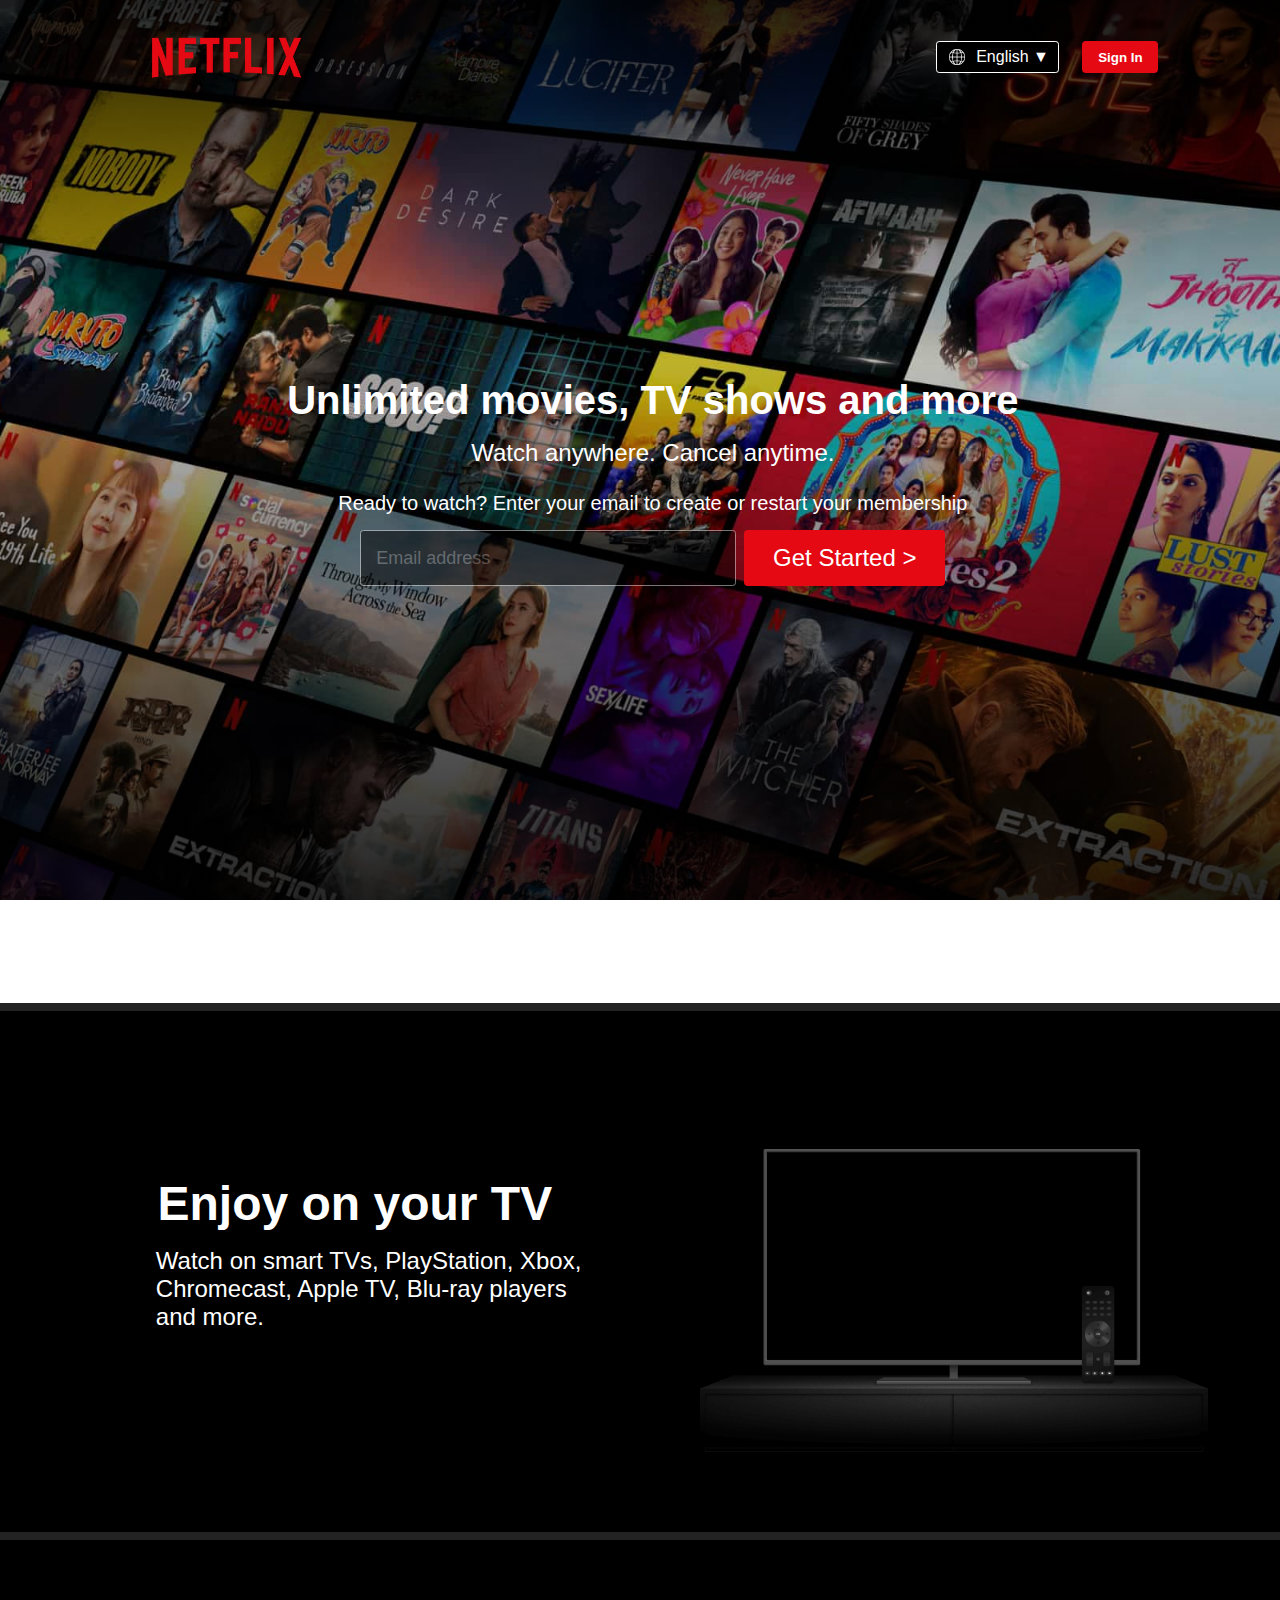
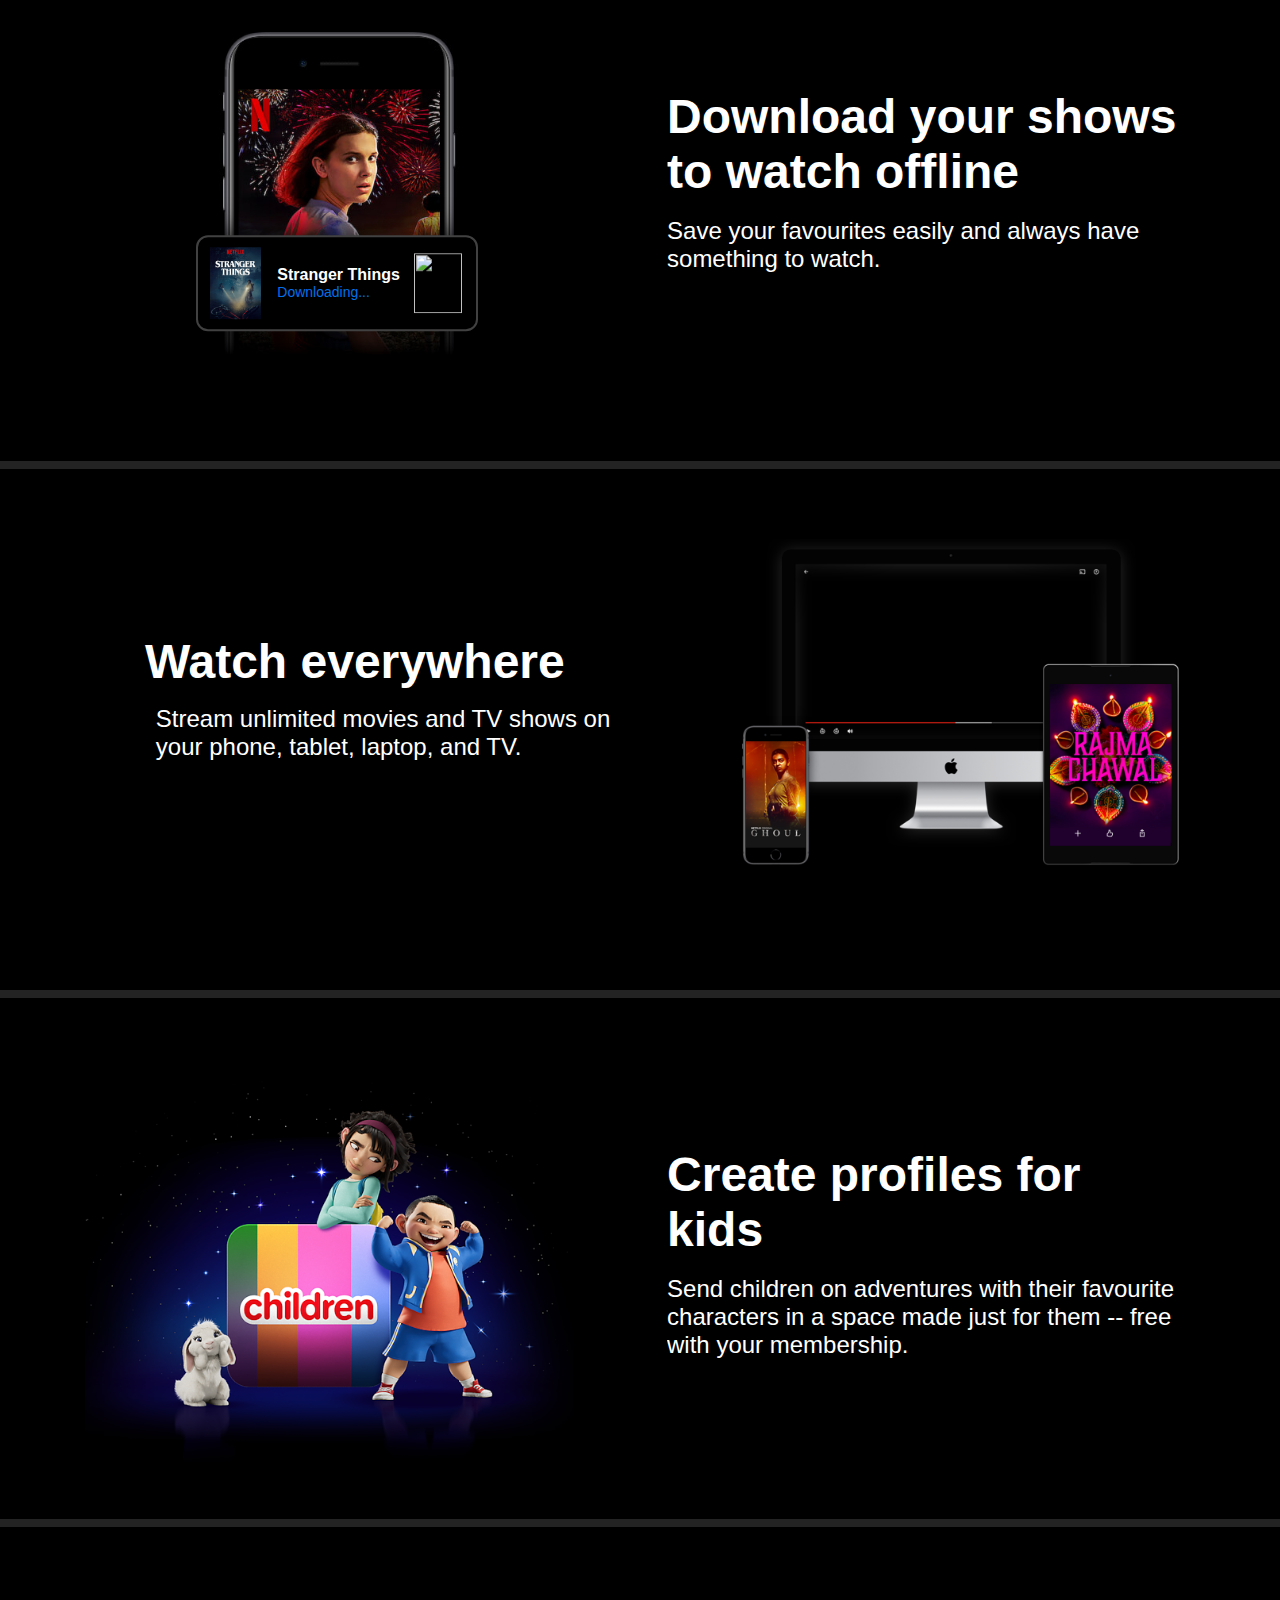
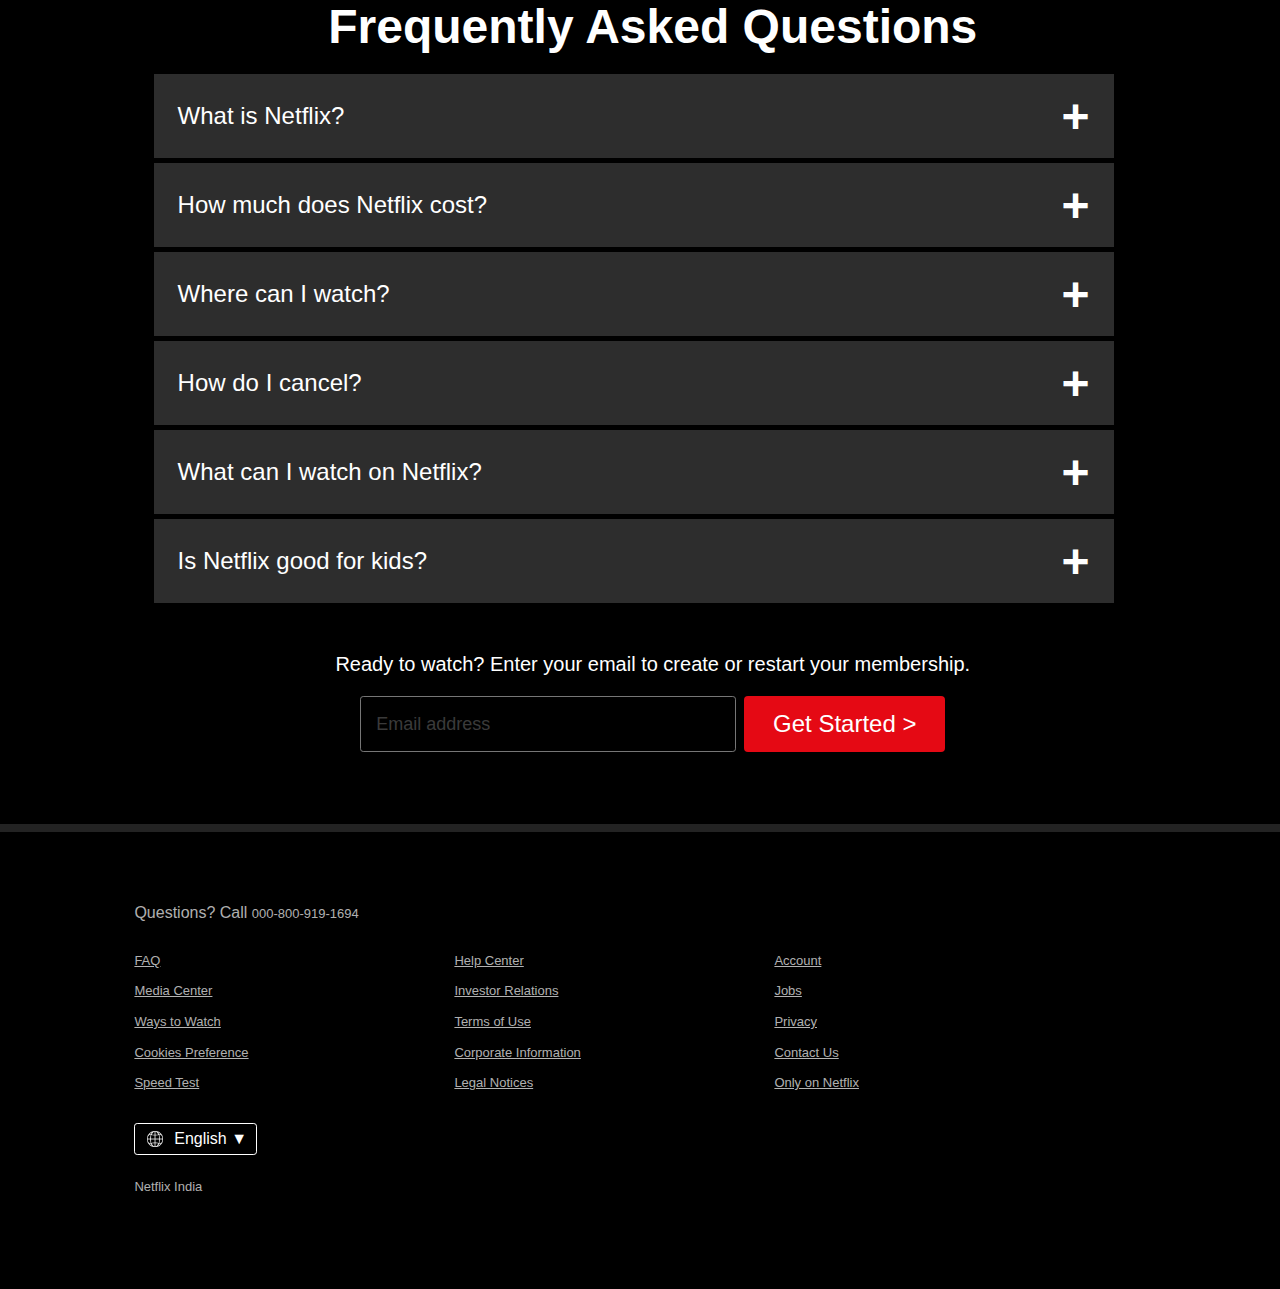
==== Spirit Project/index.html @ 633905dc "Add files via upload" ====
<!DOCTYPE html>
<html lang="en">

<head>
    <meta charset="UTF-8">
    <meta name="viewport" content="width=device-width, initial-scale=1.0">
    <link rel="stylesheet" href="first.css">
    <link href="https://fonts.cdnfonts.com/css/netflix-font" rel="stylesheet">
    <link href="4375011_logo_netflix_icon.png" rel="icon" type="image/x-icon" />
    <title>Netflix India – Watch TV Shows Online, Watch Movies Online</title>
</head>

<body>
    <div style="position: absolute;">
        <div id="landingPage">
            <nav id="navbar">
                <img src="Logonetflix.png" style="width: 9.9rem; height: 3rem;">
                <div class="langbtn">
                    <button id="language"><img src="globe-icon-white-8.jpg" alt="#"
                            style="height: 20px; width: 20px;">English &#x25BC;</button>
                    <button id="sign_in">Sign In</button>
                </div>
            </nav>
        </div>
        <div id="info">
            <h1>Unlimited movies, TV shows and more</h1>
            <p style="font-size: 24px; margin-top: 16px;">Watch anywhere. Cancel anytime.</p>
            <p style="font-size: 20px; margin-top: 25px ;">Ready to watch? Enter your email to create or restart your membership
            </p>
            <div style="margin-top: 15px; display: flex;justify-content: center;">
                <input type="email" placeholder="Email address" class="email_input">
                <button type="submit" class="submit_email">Get Started ></button>
            </div>
        </div>
        <div class="below_head" style="margin-top: -203px;">
            <div class="below_head_text">
                <h2 style="font-size: 48px;">Enjoy on your TV</h2>
                <P style="font-size: 24px; margin-top: 16px; text-align: left; padding-left: 58px">Watch on smart TVs, PlayStation, Xbox, Chromecast, Apple TV, Blu-ray players and more.</P>
            </div>
            <div id="tvbox">
                <video src="https://assets.nflxext.com/ffe/siteui/acquisition/ourStory/fuji/desktop/video-tv-in-0819.m4v" autoplay type="video/mp4" id="video1"></video>
                <img src="tv.png" style="z-index: 1;">
            </div>
        </div>
        <div class="below_head">
            <div id="stranger" style="position: relative; margin-top: 30px; ">
                <img src="mobile-0819.jpg" style=" width: 508px; height: 381px;">
                <div id="downloading_box">
                    <img src="boxshot.png" style="width: 51px; height: 72px;">
                    <div style="margin-left: 16px;">
                        <h4>Stranger Things</h4>
                        <p style="color: #0071eb; font-size: 14px;">Downloading...</p>
                    </div>
                    <img src="https://assets.nflxext.com/ffe/siteui/acquisition/ourStory/fuji/desktop/download-icon.gif" style="width: 48px; height: 60px; margin-left: 14px;">
                </div>
            </div>
            <div style="width: 514px; height: 224px; color:white; margin-right:40px ;">
                <h2 style="font-size: 48px;">Download your shows to watch offline</h2><br>
                <P style="font-size: 24px; text-align: left; ">Save your favourites easily and always have something to watch.
                </P>
            </div>
        </div>
        <div class="below_head">
            <div class="below_head_text">
                <h2 style="font-size: 48px;">Watch everywhere</h2>
                <P style="font-size: 24px; margin-top: 16px; text-align: left; padding-left: 58px">Stream unlimited movies and TV shows on your phone, tablet, laptop, and TV.</P>
            </div>
            <div id="tvbox" style="width: 508px; height: 381px; z-index: 1;">
                <video src="https://assets.nflxext.com/ffe/siteui/acquisition/ourStory/fuji/desktop/video-devices-in.m4v" autoplay type="video/mp4" id="video2"></video>
                <img src="device-pile-in.png" style="z-index: 1;">
            </div>
        </div>
        <div class="below_head">
            <div id="stranger" style="position: relative; margin-top: 30px; ">
                <img src="kids.png" style=" width: 508px; height: 381px;">
            </div>
            <div style="width: 514px; height: 224px; color:white; margin-right:40px ;">
                <h2 style="font-size: 48px;">Create profiles for kids</h2><br>
                <P style="font-size: 24px; text-align: left;">Send children on adventures with their favourite characters in a space made just for them -- free with your membership.</P>
            </div>
        </div>
        <div id="above_footer">
            <h1 style="font-size: 48px; margin: 0 0 20px 0;">Frequently Asked Questions</h1>
            <button class="btn">What is Netflix?<h1 class="btn_sign">+</h1></button>
            <p class="description">Netflix is a streaming service that offers a wide variety of award-winning TV shows, movies, anime, documentaries and more – on thousands of internet-connected devices.<br> <br>You can watch as much as you want, whenever you want, without
                a single ad – all for one low monthly price. There's always something new to discover, and new TV shows and movies are added every week!

            </p>
            <button class="btn">How much does Netflix cost?<h1 class="btn_sign">+</h1></button>
            <p class="description">Watch Netflix on your smartphone, tablet, Smart TV, laptop, or streaming device, all for one fixed monthly fee. Plans range from ₹ 149 to ₹ 649 a month. No extra costs, no contracts.

            </p>
            <button class="btn">Where can I watch?<h1 class="btn_sign">+</h1></button>
            <p class="description">Watch anywhere, anytime. Sign in with your Netflix account to watch instantly on the web at netflix.com from your personal computer or on any internet-connected device that offers the Netflix app, including smart TVs, smartphones, tablets,
                streaming media players and game consoles. <br><br>You can also download your favourite shows with the iOS, Android, or Windows 10 app. Use downloads to watch while you're on the go and without an internet connection. Take Netflix with
                you anywhere.

            </p>
            <button class="btn">How do I cancel?<h1 class="btn_sign">+</h1></button>
            <p class="description">Netflix is flexible. There are no annoying contracts and no commitments. You can easily cancel your account online in two clicks. There are no cancellation fees – start or stop your account anytime.

            </p>
            <button class="btn">What can I watch on Netflix?<h1 class="btn_sign">+</h1></button>
            <p class="description">Netflix has an extensive library of feature films, documentaries, TV shows, anime, award-winning Netflix originals, and more. Watch as much as you want, anytime you want.
            </p>
            <button class="btn">Is Netflix good for kids?<h1 class="btn_sign">+</h1></button>
            <p class="description">The Netflix Kids experience is included in your membership to give parents control while kids enjoy family-friendly TV shows and films in their own space.<br><br> Kids profiles come with PIN-protected parental controls that let you restrict
                the maturity rating of content kids can watch and block specific titles you don’t want kids to see.

            </p>
            <p style="font-size: 20px; margin-top: 50px; margin-bottom: 20px;">Ready to watch? Enter your email to create or restart your membership.</p>
            <div style="margin-top: 15px; display: flex;justify-content: center;">
                <input type="email" placeholder="Email address" class="email_input">
                <button type="submit" class="submit_email">Get Started ></button>
            </div>
        </div>
        <footer id="footer">
            <div style="width: 75vw; margin-left: 10.5vw;">
                <p style="padding: 12px 0;">Questions? Call <a>000-800-919-1694</a></p>
                <ul>
                    <li>
                        <a href="https://help.netflix.com/en/node/412">FAQ</a>
                    </li>
                    <li>
                        <a href="https://help.netflix.com/en/">Help Center</a>
                    </li>
                    <li>
                        <a href="https://www.netflix.com/in/login?nextpage=https%3A%2F%2Fwww.netflix.com%2Fyouraccount">Account</a>
                    </li>
                    <li>
                        <a href="https://media.netflix.com/en/">Media Center</a>
                    </li>
                    <li>
                        <a href="http://ir.netflix.com/">Investor Relations</a>
                    </li>
                    <li>
                        <a href="https://jobs.netflix.com/">Jobs</a>
                    </li>
                    <li>
                        <a href="https://devices.netflix.com/en/">Ways to Watch</a>
                    </li>
                    <li>
                        <a href="https://help.netflix.com/legal/termsofuse">Terms of Use</a>
                    </li>
                    <li>
                        <a href="https://help.netflix.com/legal/privacy">Privacy</a>
                    </li>
                    <li>
                        <a href="https://www.netflix.com/in/#">Cookies Preference</a>
                    </li>
                    <li>
                        <a href="https://help.netflix.com/legal/corpinfo">Corporate Information</a>
                    </li>
                    <li>
                        <a href="https://help.netflix.com/contactus">Contact Us</a>
                    </li>
                    <li>
                        <a href="https://fast.com/">Speed Test</a>
                    </li>
                    <li>
                        <a href="https://help.netflix.com/legal/notices">Legal Notices</a>
                    </li>
                    <li>
                        <a href="https://www.netflix.com/in/browse/genre/839338">Only on Netflix</a>
                    </li>
                </ul>
                <div class="langbtn" style="padding: 12px 0; margin: 0; justify-content: left;">
                    <button id="language"><img src="globe-icon-white-8.jpg" alt="#"
                            style="height: 20px; width: 20px;">English &#x25BC;</button>
                </div>
                <p style="padding: 12px 0; font-size: 13px;">Netflix India</p>
            </div>
        </footer>

    </div>
    <script src="first.js"></script>
</body>

</html>
---- Spirit Project/first.css ----
@import url('https://fonts.cdnfonts.com/css/netflix-font');
* {
    padding: 0;
    margin: 0;
    overflow-x: hidden;
    box-sizing: border-box;
    font-family: 'Poppins', sans-serif;
}

button {
    cursor: pointer;
}

#landingPage {
    width: 100%;
    height: 100vh;
    position: absolute;
    background-image: linear-gradient(to top, rgba(0, 0, 0, 0.8) 0, rgba(0, 0, 0, 0) 60%, rgba(0, 0, 0, 0.8)100%), url('LandingPage.jpg');
    background-size: cover;
    background-position: center;
}

#navbar {
    position: absolute;
    width: 100%;
    height: 12.7vh;
    top: 0px;
    display: flex;
    justify-content: space-between;
    align-items: center;
    padding: 0 11.5vw;
    flex-flow: nowrap;
}

#right_comp {
    display: flex;
}

#language {
    border: 0.2px solid white;
    background-color: black;
    border-radius: 0.2rem;
    color: white;
    width: 123px;
    height: 32px;
    display: flex;
    justify-content: space-evenly;
    align-items: center;
    margin-right: 23px;
    font-size: 1rem;
    font-weight: 400;
}

#sign_in {
    width: 76px;
    height: 32px;
    border: 0px;
    border-radius: 0.25rem;
    cursor: pointer;
    position: relative;
    background-color: rgb(229, 9, 20);
    color: white;
    font-weight: 600;
}

#headelm {
    display: flex;
    justify-content: space-between;
    margin: 0px 160.42px;
    align-items: center;
}

.langbtn {
    display: flex;
    justify-content: space-evenly;
    align-items: center;
}

#info {
    width: 74vw;
    position: relative;
    height: 50vh;
    margin: 42vh 14vw;
    text-align: center;
    overflow: hidden;
    color: white;
}

#info h1 {
    font-size: 40px;
    font-weight: 800;
}

.email_input {
    width: 376px;
    color: white;
    background-color: black;
    opacity: 0.5;
    border: .5px solid #ebebeb;
    border-radius: .20rem;
    font-size: 18px;
    padding: 15px;
}

.submit_email {
    width: 201px;
    height: 56px;
    /* position: absolute; */
    margin-left: 8px;
    background-color: rgb(229, 9, 20);
    color: white;
    font-size: 24px;
    border: 0;
    border-radius: .25rem;
}

.below_head {
    height: 529px;
    background-color: black;
    border-top: 8px solid rgb(35, 35, 35);
    ;
    /* margin-top: -125px; */
    display: flex;
    justify-content: space-evenly;
    align-items: center;
    padding: 0 10px;
}

.below_head_text {
    color: white;
    text-align: center;
    width: 514px;
    height: 192px;
}

#tvbox {
    position: relative;
    background-size: cover;
    display: flex;
    justify-content: center;
}

#tvbox img {
    float: right;
    width: 508px;
    height: 381px;
    /* margin-right: 180px; */
    margin-top: -16px;
}

#video1 {
    position: absolute;
    background-position: center;
    width: 370px;
    /* margin-left: 67px; */
    margin-top: 63px;
}

#downloading_box {
    background-position: right;
    background-size: cover;
    background-repeat: no-repeat;
    width: 282px;
    height: 96px;
    display: flex;
    padding: 8px 12px;
    border: 2px solid rgb(65, 65, 65);
    box-shadow: 0 0 2em 0 rgb(0, 0, 0);
    border-radius: 0.75rem;
    z-index: 1;
    color: white;
    overflow: hidden;
    margin-left: 22%;
    transform: translateY(-130%);
    z-index: 1;
    background-color: black;
    align-items: center;
}

#video2 {
    width: 318px;
    margin-top: 22px;
    position: absolute;
}

#above_footer {
    border-top: 8px solid rgb(35, 35, 35);
    background-color: black;
    text-align: center;
    color: white;
    padding: 72px 0;
    height: auto
}

.btn {
    display: flex;
    justify-content: space-between;
    align-items: center;
    background-color: rgb(45, 45, 45);
    border: none;
    color: white;
    font-size: 24px;
    cursor: pointer;
    width: 75vw;
    height: 84px;
    padding: 24px;
    margin: 5px;
    overflow-y: hidden;
    margin-left: 12vw;
    /* position: relative; */
}

.description {
    background-color: rgb(45, 45, 45);
    border: none;
    text-align: left;
    color: white;
    font-size: 24px;
    cursor: pointer;
    width: 75vw;
    height: auto;
    padding: 24px;
    margin: 5px;
    overflow-y: hidden;
    margin-left: 12vw;
    position: absolute;
    visibility: hidden;
}

ul {
    display: flex;
    justify-content: space-between;
    flex-wrap: wrap;
    flex-direction: row;
    align-items: center;
    padding: 12px 0;
    height: 177px;
}

li {
    width: 25vw;
    height: 21px;
    color: white;
    overflow: hidden;
}

a {
    color: rgba(255, 255, 255, 0.7);
    font-size: 13px;
}

#footer {
    background-color: black;
    height: 465px;
    text-align: left;
    border-top: 8px solid rgb(35, 35, 35);
    padding: 60px 0;
    color: rgba(255, 255, 255, 0.7);
}
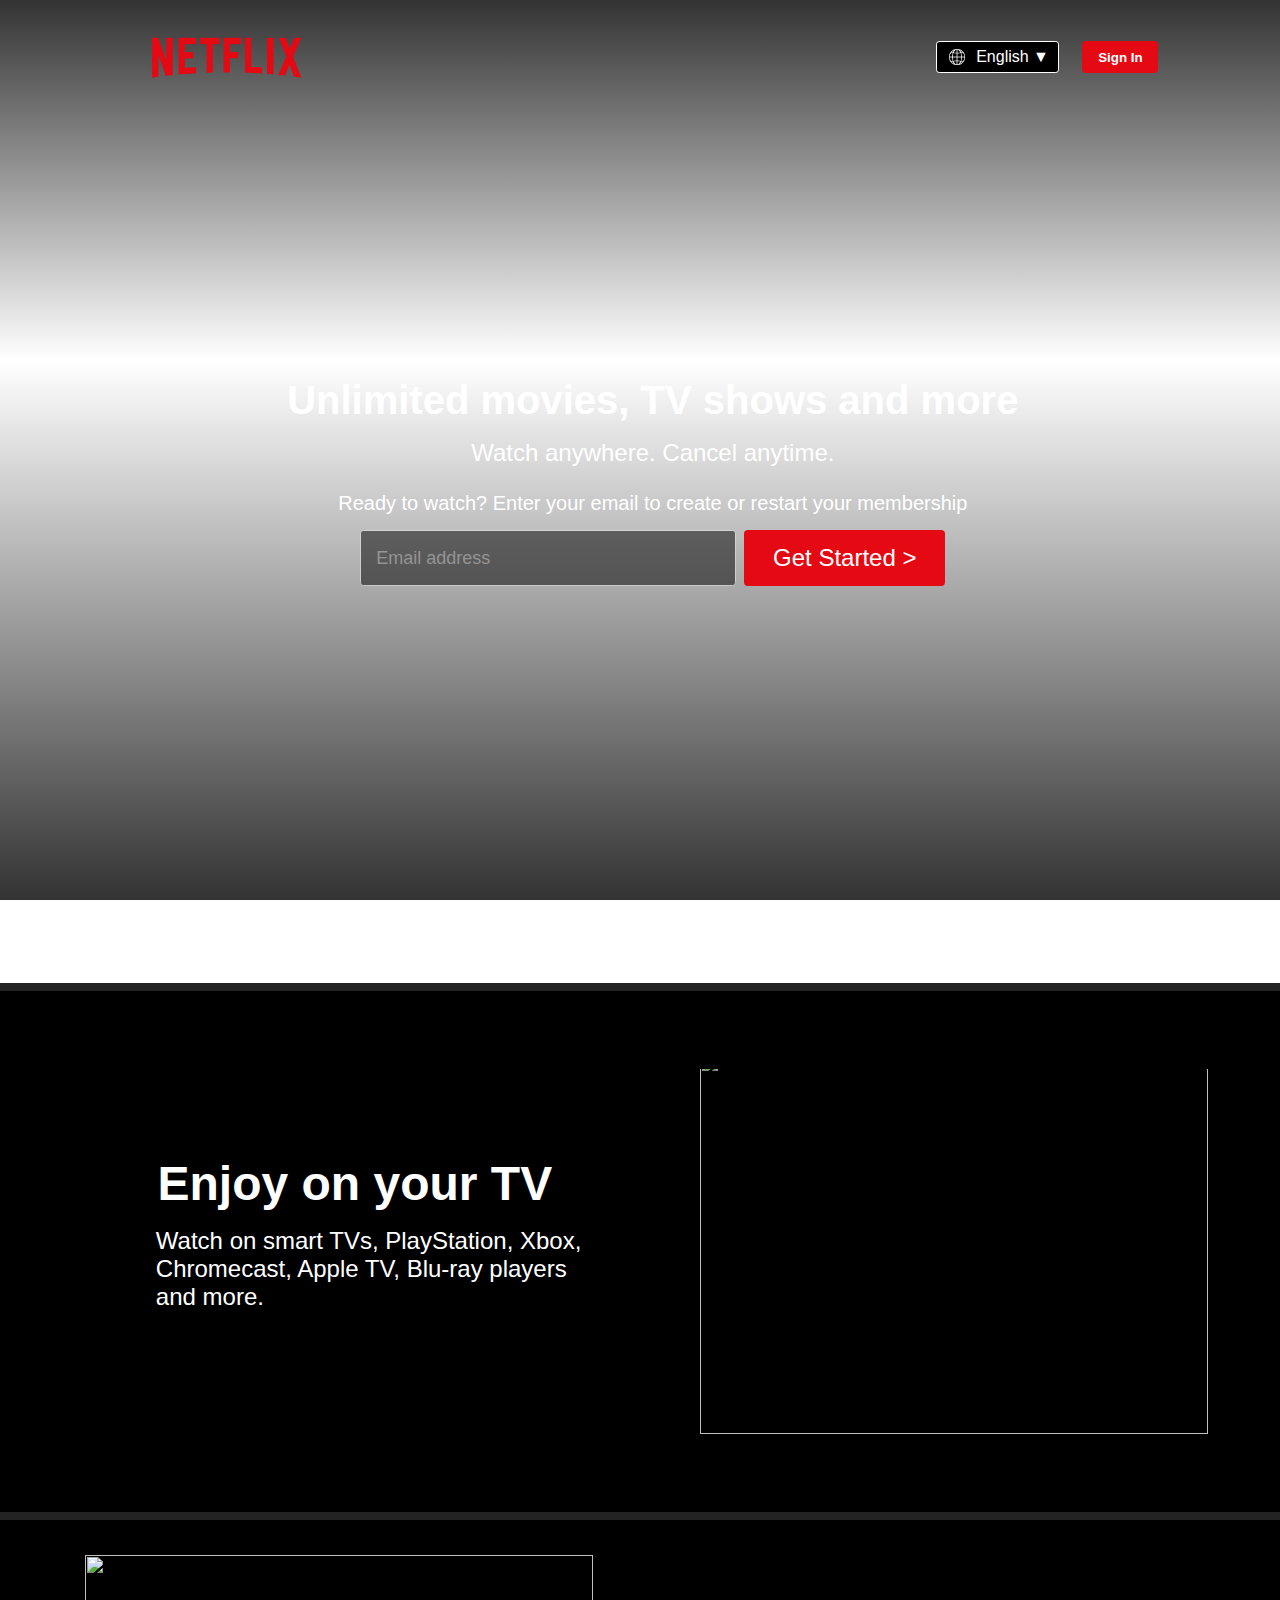
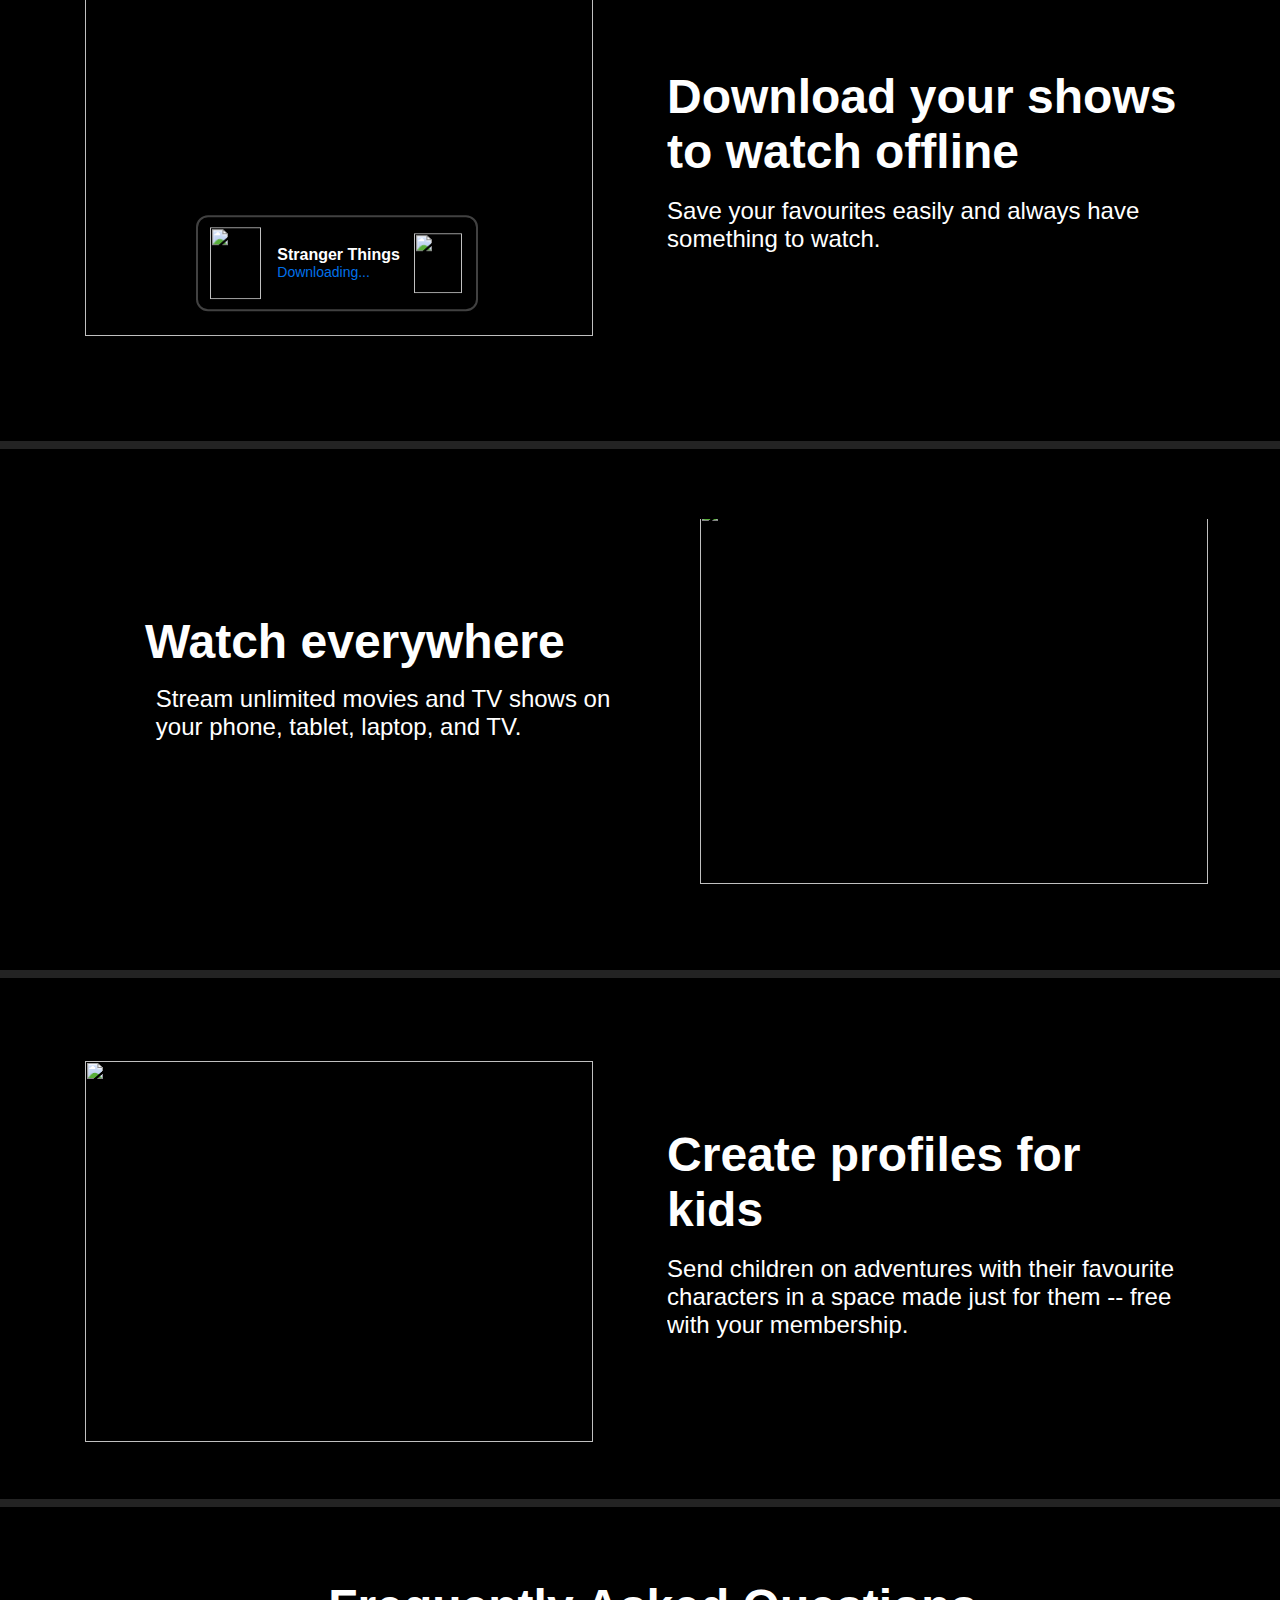
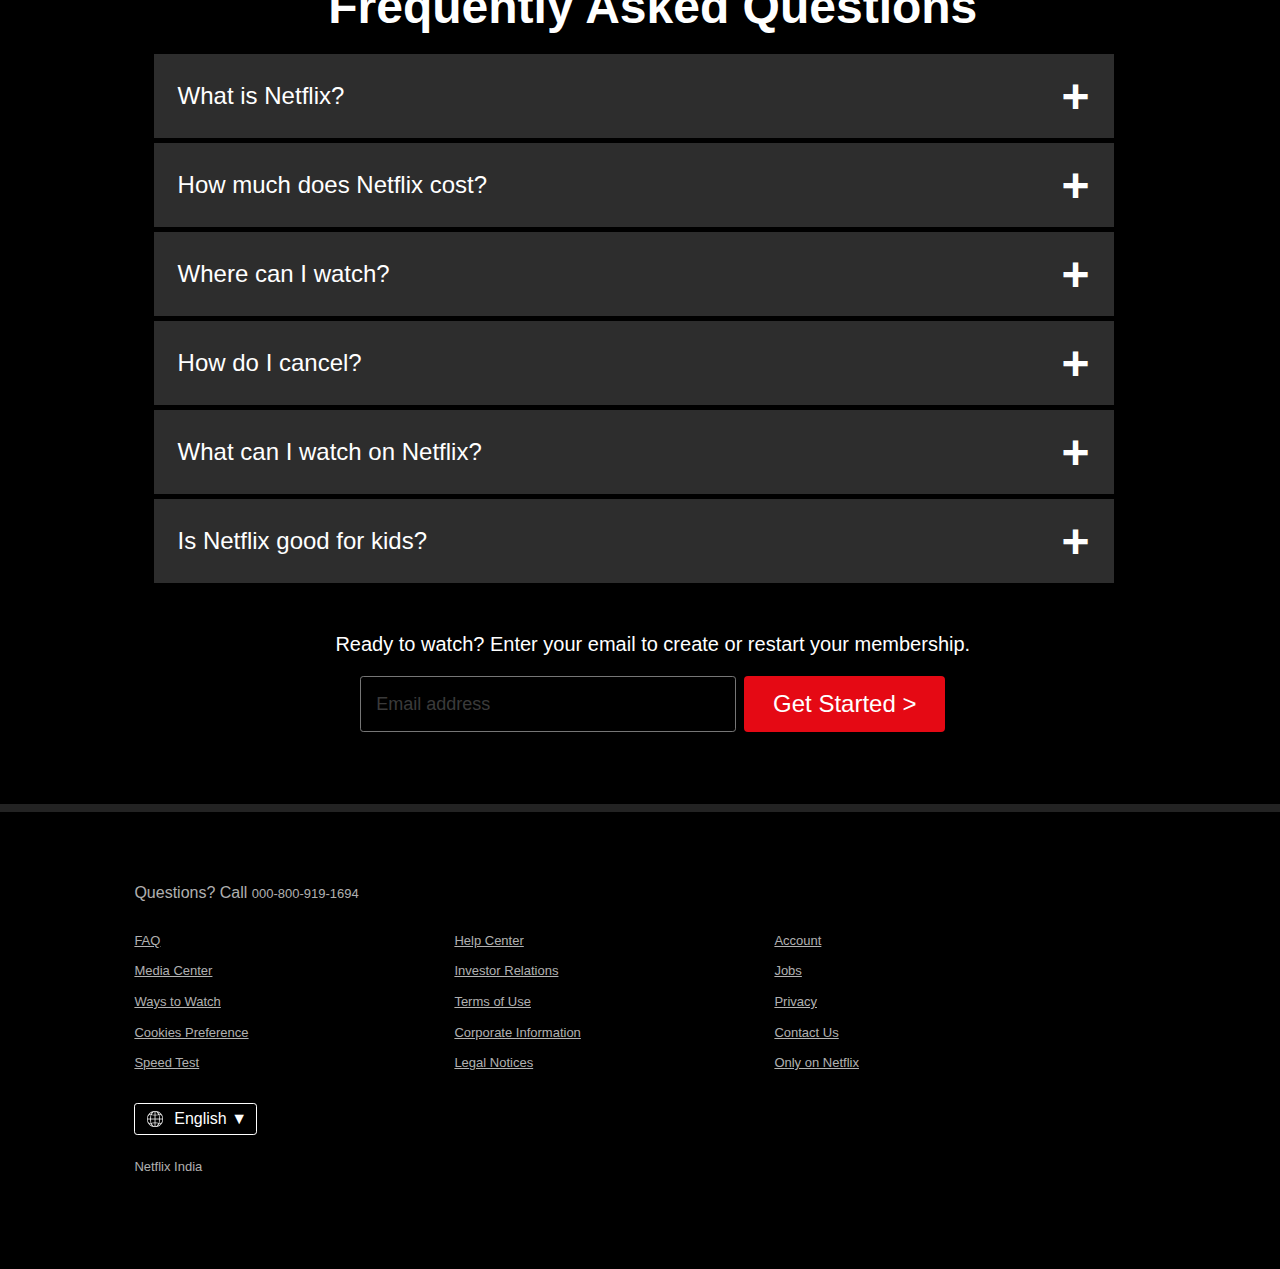
==== commit aa87064f: "Add files via upload" ====
--- a/Spirit Project/index.html
+++ b/Spirit Project/index.html
@@ -32,21 +32,21 @@
                 <button type="submit" class="submit_email">Get Started ></button>
             </div>
         </div>
-        <div class="below_head" style="margin-top: -203px;">
+        <div class="below_head" style="margin-top: -223px;" id="first_below_head">
             <div class="below_head_text">
                 <h2 style="font-size: 48px;">Enjoy on your TV</h2>
-                <P style="font-size: 24px; margin-top: 16px; text-align: left; padding-left: 58px">Watch on smart TVs, PlayStation, Xbox, Chromecast, Apple TV, Blu-ray players and more.</P>
+                <P id="just_below_head">Watch on smart TVs, PlayStation, Xbox, Chromecast, Apple TV, Blu-ray players and more.</P>
             </div>
             <div id="tvbox">
                 <video src="https://assets.nflxext.com/ffe/siteui/acquisition/ourStory/fuji/desktop/video-tv-in-0819.m4v" autoplay type="video/mp4" id="video1"></video>
-                <img src="tv.png" style="z-index: 1;">
+                <img src="https://assets.nflxext.com/ffe/siteui/acquisition/ourStory/fuji/desktop/tv.png" style="z-index: 1;">
             </div>
         </div>
         <div class="below_head">
             <div id="stranger" style="position: relative; margin-top: 30px; ">
-                <img src="mobile-0819.jpg" style=" width: 508px; height: 381px;">
+                <img src="https://assets.nflxext.com/ffe/siteui/acquisition/ourStory/fuji/desktop/mobile-0819.jpg" style=" width: 508px; height: 381px;">
                 <div id="downloading_box">
-                    <img src="boxshot.png" style="width: 51px; height: 72px;">
+                    <img src="https://assets.nflxext.com/ffe/siteui/acquisition/ourStory/fuji/desktop/boxshot.png" style="width: 51px; height: 72px;">
                     <div style="margin-left: 16px;">
                         <h4>Stranger Things</h4>
                         <p style="color: #0071eb; font-size: 14px;">Downloading...</p>
@@ -67,12 +67,12 @@
             </div>
             <div id="tvbox" style="width: 508px; height: 381px; z-index: 1;">
                 <video src="https://assets.nflxext.com/ffe/siteui/acquisition/ourStory/fuji/desktop/video-devices-in.m4v" autoplay type="video/mp4" id="video2"></video>
-                <img src="device-pile-in.png" style="z-index: 1;">
+                <img src="https://assets.nflxext.com/ffe/siteui/acquisition/ourStory/fuji/desktop/device-pile-in.png" style="z-index: 1;">
             </div>
         </div>
         <div class="below_head">
             <div id="stranger" style="position: relative; margin-top: 30px; ">
-                <img src="kids.png" style=" width: 508px; height: 381px;">
+                <img src="https://occ-0-2164-300.1.nflxso.net/dnm/api/v6/19OhWN2dO19C9txTON9tvTFtefw/AAAABVr8nYuAg0xDpXDv0VI9HUoH7r2aGp4TKRCsKNQrMwxzTtr-NlwOHeS8bCI2oeZddmu3nMYr3j9MjYhHyjBASb1FaOGYZNYvPBCL.png?r=54d" style=" width: 508px; height: 381px;">
             </div>
             <div style="width: 514px; height: 224px; color:white; margin-right:40px ;">
                 <h2 style="font-size: 48px;">Create profiles for kids</h2><br>
--- a/Spirit Project/first.css
+++ b/Spirit Project/first.css
@@ -1,4 +1,4 @@
-@import url('https://fonts.cdnfonts.com/css/netflix-font');
+
 * {
     padding: 0;
     margin: 0;
@@ -11,6 +11,7 @@
     cursor: pointer;
 }
 
+/* front page css*/
 #landingPage {
     width: 100%;
     height: 100vh;
@@ -20,6 +21,8 @@
     background-position: center;
 }
 
+
+/* navbar */
 #navbar {
     position: absolute;
     width: 100%;
@@ -63,12 +66,12 @@
     font-weight: 600;
 }
 
-#headelm {
+/* #headelm {
     display: flex;
     justify-content: space-between;
     margin: 0px 160.42px;
     align-items: center;
-}
+} */
 
 .langbtn {
     display: flex;
@@ -76,6 +79,7 @@
     align-items: center;
 }
 
+/* sign in box on front page */
 #info {
     width: 74vw;
     position: relative;
@@ -105,7 +109,6 @@
 .submit_email {
     width: 201px;
     height: 56px;
-    /* position: absolute; */
     margin-left: 8px;
     background-color: rgb(229, 9, 20);
     color: white;
@@ -114,12 +117,12 @@
     border-radius: .25rem;
 }
 
+
+/* below element of front page */
 .below_head {
     height: 529px;
     background-color: black;
     border-top: 8px solid rgb(35, 35, 35);
-    ;
-    /* margin-top: -125px; */
     display: flex;
     justify-content: space-evenly;
     align-items: center;
@@ -131,6 +134,13 @@
     text-align: center;
     width: 514px;
     height: 192px;
+}
+
+#just_below_head{
+    font-size: 24px; 
+    margin-top: 16px; 
+    text-align: left; 
+    padding-left: 58px;
 }
 
 #tvbox {
@@ -144,7 +154,6 @@
     float: right;
     width: 508px;
     height: 381px;
-    /* margin-right: 180px; */
     margin-top: -16px;
 }
 
@@ -152,7 +161,6 @@
     position: absolute;
     background-position: center;
     width: 370px;
-    /* margin-left: 67px; */
     margin-top: 63px;
 }
 
@@ -192,6 +200,8 @@
     height: auto
 }
 
+
+/* FAQ section */
 .btn {
     display: flex;
     justify-content: space-between;
@@ -207,7 +217,10 @@
     margin: 5px;
     overflow-y: hidden;
     margin-left: 12vw;
-    /* position: relative; */
+}
+
+.btn:hover{
+    background-color: rgb(95, 90, 90);
 }
 
 .description {
@@ -227,6 +240,8 @@
     visibility: hidden;
 }
 
+/* footer section */
+
 ul {
     display: flex;
     justify-content: space-between;
@@ -256,4 +271,6 @@
     border-top: 8px solid rgb(35, 35, 35);
     padding: 60px 0;
     color: rgba(255, 255, 255, 0.7);
-}+}
+
+
